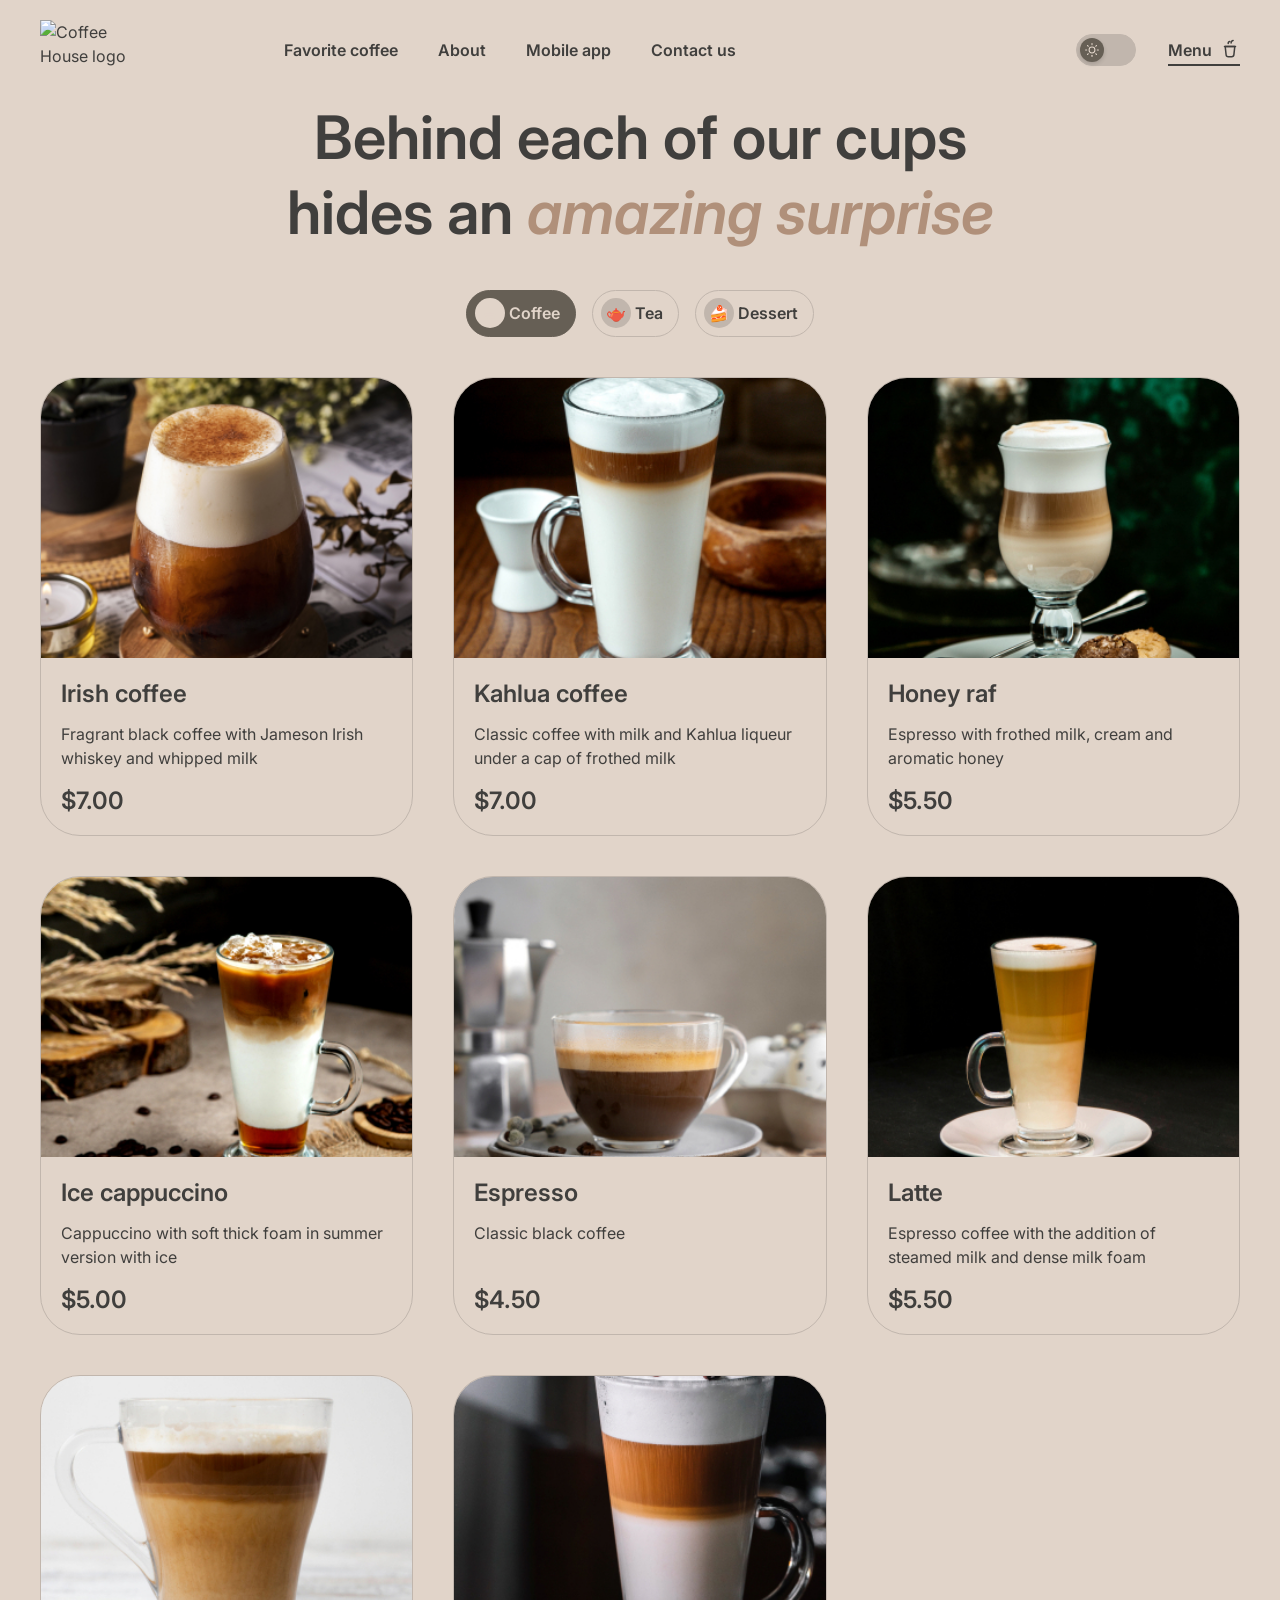
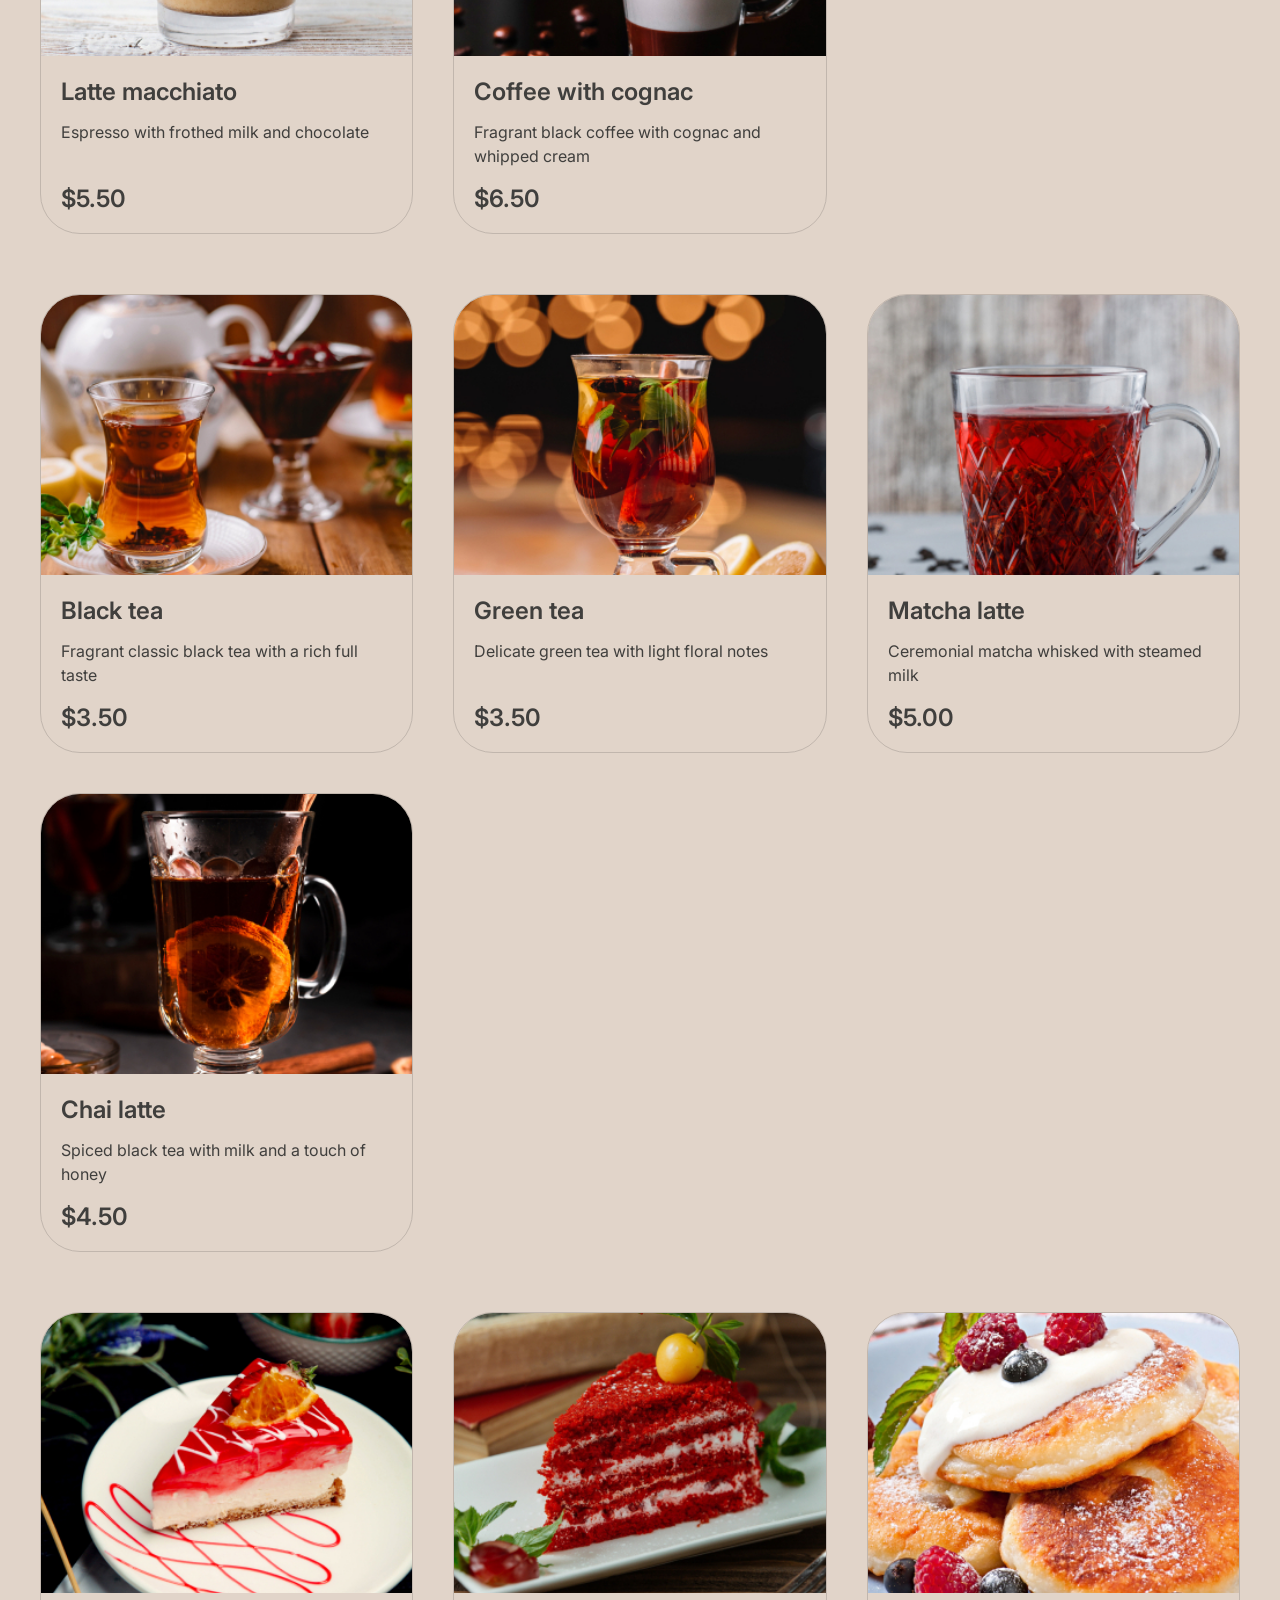
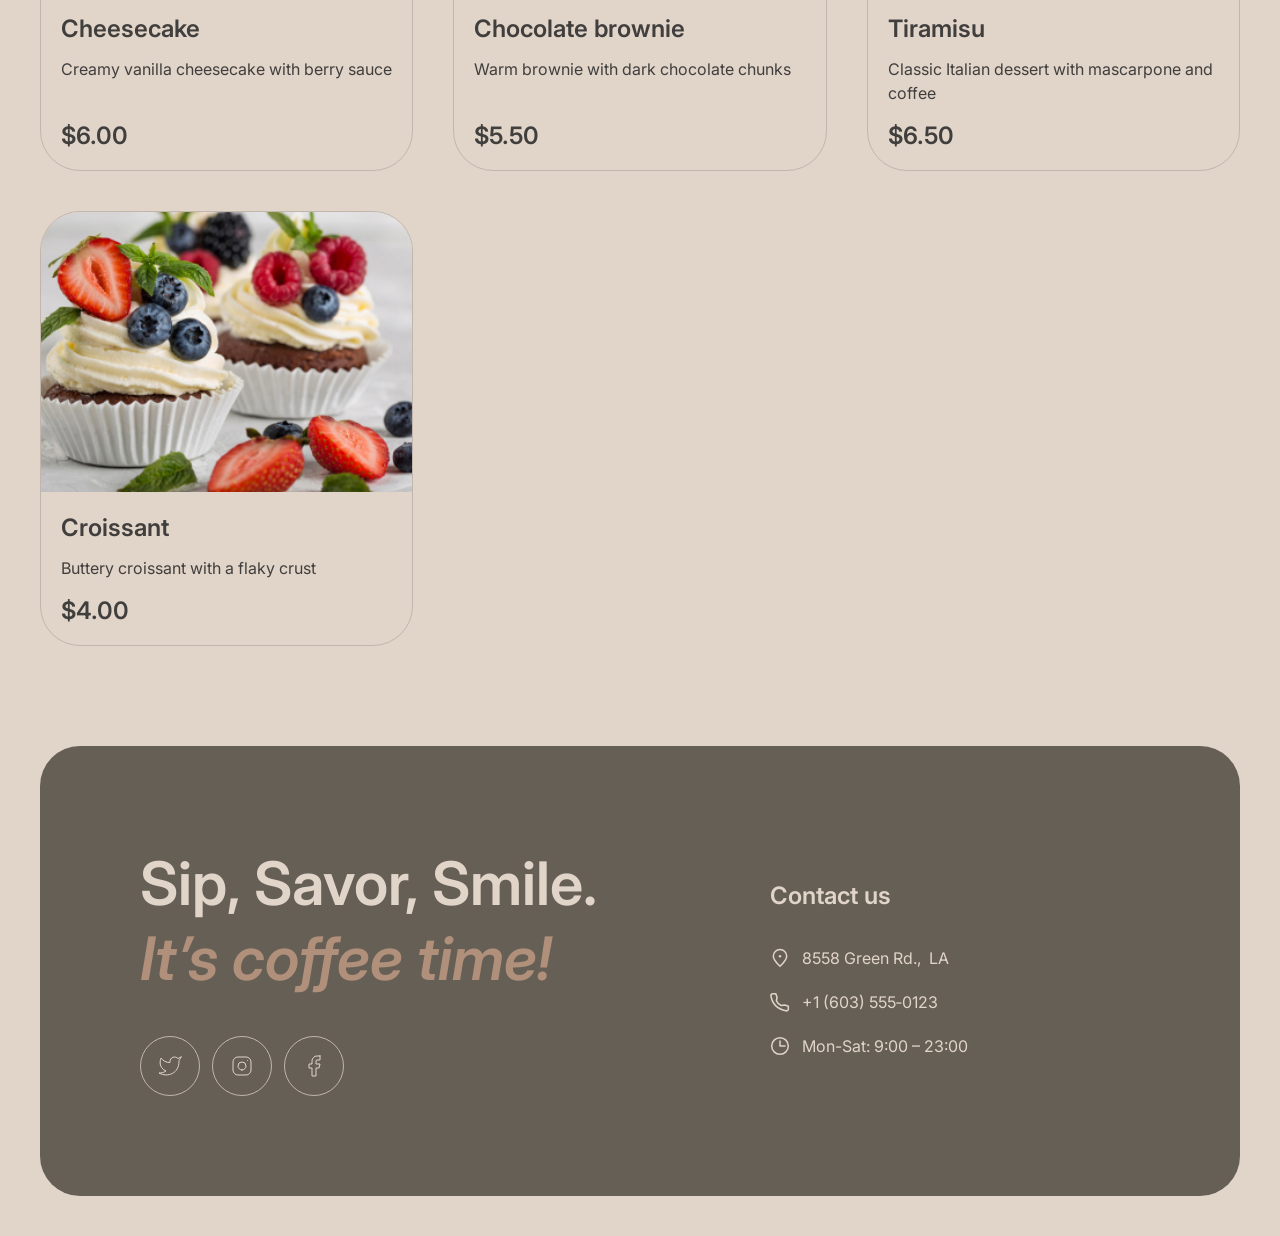
==== menu.html @ 944f99a6 "feat: implement landing page layout ast commands done (2 commands done):" ====
<!DOCTYPE html>
<html lang="en">
  <head>
    <meta charset="UTF-8">
    <meta name="viewport" content="width=device-width, initial-scale=1.0">
    <meta name="color-scheme" content="light dark">
    <meta
      name="description"
      content="Coffee House menu — coffee, tea and dessert. Behind each of our cups hides an amazing surprise.">
    <title>Coffee House — Menu</title>
    <link rel="icon" type="image/svg+xml" href="assets/icons/favicon.svg">
    <link rel="preconnect" href="https://fonts.googleapis.com">
    <link rel="preconnect" href="https://fonts.gstatic.com" crossorigin>
    <link
      href="https://fonts.googleapis.com/css2?family=Inter:ital,wght@0,400;0,600;1,400;1,600&display=swap"
      rel="stylesheet">
    <link rel="stylesheet" href="styles/variables.css">
    <link rel="stylesheet" href="styles/base.css">
    <link rel="stylesheet" href="styles/common.css">
    <link rel="stylesheet" href="styles/menu.css">
  </head>

  <body>
    <div class="container">
      <header class="header">
        <a class="header__logo" href="index.html" aria-label="Coffee House — home page">
          <img
            class="header__logo-img"
            src="assets/icons/logo.svg"
            alt="Coffee House logo"
            width="100"
            height="60">
        </a>

        <nav class="header__nav" aria-label="Main navigation">
          <ul class="nav__list">
            <li><a class="nav__link" href="index.html#favorite">Favorite coffee</a></li>
            <li><a class="nav__link" href="index.html#about">About</a></li>
            <li><a class="nav__link" href="index.html#download">Mobile app</a></li>
            <li><a class="nav__link" href="#footer">Contact us</a></li>
          </ul>
        </nav>

        <div class="header__actions">
          <button
            class="theme-toggle"
            id="theme-toggle"
            type="button"
            aria-pressed="false"
            aria-label="Switch to dark theme"
          >
            <span class="theme-toggle__thumb">
              <span class="theme-toggle__icon theme-toggle__icon--sun" aria-hidden="true">
                <svg viewBox="0 0 24 24" fill="none" stroke="currentColor" stroke-width="1.8" stroke-linecap="round">
                  <circle cx="12" cy="12" r="5"></circle>
                  <line x1="12" y1="1" x2="12" y2="3"></line>
                  <line x1="12" y1="21" x2="12" y2="23"></line>
                  <line x1="4.22" y1="4.22" x2="5.64" y2="5.64"></line>
                  <line x1="18.36" y1="18.36" x2="19.78" y2="19.78"></line>
                  <line x1="1" y1="12" x2="3" y2="12"></line>
                  <line x1="21" y1="12" x2="23" y2="12"></line>
                  <line x1="4.22" y1="19.78" x2="5.64" y2="18.36"></line>
                  <line x1="18.36" y1="5.64" x2="19.78" y2="4.22"></line>
                </svg>
              </span>
              <span class="theme-toggle__icon theme-toggle__icon--moon" aria-hidden="true">
                <svg viewBox="0 0 24 24" fill="none" stroke="currentColor" stroke-width="1.8" stroke-linecap="round" stroke-linejoin="round">
                  <path d="M21 12.79A9 9 0 1 1 11.21 3 7 7 0 0 0 21 12.79z"></path>
                </svg>
              </span>
            </span>
          </button>

          <a class="menu-link menu-link--desktop menu-link--current" href="menu.html" aria-current="page">
            <span class="menu-link__text">Menu</span>
            <svg class="menu-link__icon" viewBox="0 0 20 20" fill="none" stroke="currentColor" stroke-width="1.5" stroke-linecap="round" stroke-linejoin="round" aria-hidden="true">
              <path d="M5.2 8.5h9.6l-0.9 8.2a2.2 2.2 0 0 1-2.2 2h-3.4a2.2 2.2 0 0 1-2.2-2l-0.9-8.2Z"></path>
              <path d="M4.5 8.5h11"></path>
              <path d="M8.2 5.4c0-1.1 0.8-1.9 1.6-1.9"></path>
              <path d="M11.1 5c0-1.3 0.9-2.4 2-2.4"></path>
            </svg>
          </a>

          <button class="burger" type="button" aria-label="Open menu">
            <span class="burger__lines" aria-hidden="true"></span>
          </button>
        </div>
      </header>

      <main class="main">
        <section class="menu-page" aria-labelledby="menu-page-title">
          <h1 class="menu-page__title" id="menu-page-title">
            Behind each of our cups hides an <span>amazing surprise</span>
          </h1>

          <div class="categories" role="group" aria-label="Menu categories">
          <button class="category-button category-button--active" type="button" data-category="coffee" aria-pressed="true">
            <span class="category-button__image-wrap">
              <span class="category-button__icon" aria-hidden="true">☕</span>
            </span>
            <span class="category-button__title">Coffee</span>
          </button>

          <button class="category-button" type="button" data-category="tea" aria-pressed="false">
            <span class="category-button__image-wrap">
              <span class="category-button__icon" aria-hidden="true">🫖</span>
            </span>
            <span class="category-button__title">Tea</span>
          </button>

          <button class="category-button" type="button" data-category="dessert" aria-pressed="false">
            <span class="category-button__image-wrap">
              <span class="category-button__icon" aria-hidden="true">🍰</span>
            </span>
            <span class="category-button__title">Dessert</span>
          </button>
        </div>

          <h2 class="visually-hidden">Catalog</h2>


          <ul class="catalog__list" id="catalog-coffee" data-category="coffee">
            <li class="catalog__item">
              <article class="catalog-card">
                <div class="catalog-card__image-wrap">
                  <img class="catalog-card__image" src="assets/images/menu/cards/coffee-1.jpg" alt="Irish coffee with whipped cream" loading="lazy">
                </div>
                <div class="catalog-card__body">
                  <h3 class="catalog-card__title">Irish coffee</h3>
                  <p class="catalog-card__text">Fragrant black coffee with Jameson Irish whiskey and whipped milk</p>
                  <p class="catalog-card__price">$7.00</p>
                </div>
              </article>
            </li>
            <li class="catalog__item">
              <article class="catalog-card">
                <div class="catalog-card__image-wrap">
                  <img class="catalog-card__image" src="assets/images/menu/cards/coffee-2.jpg" alt="Kahlua coffee with frothed milk" loading="lazy">
                </div>
                <div class="catalog-card__body">
                  <h3 class="catalog-card__title">Kahlua coffee</h3>
                  <p class="catalog-card__text">Classic coffee with milk and Kahlua liqueur under a cap of frothed milk</p>
                  <p class="catalog-card__price">$7.00</p>
                </div>
              </article>
            </li>
            <li class="catalog__item">
              <article class="catalog-card">
                <div class="catalog-card__image-wrap">
                  <img class="catalog-card__image" src="assets/images/menu/cards/coffee-3.jpg" alt="Honey raf coffee with cream" loading="lazy">
                </div>
                <div class="catalog-card__body">
                  <h3 class="catalog-card__title">Honey raf</h3>
                  <p class="catalog-card__text">Espresso with frothed milk, cream and aromatic honey</p>
                  <p class="catalog-card__price">$5.50</p>
                </div>
              </article>
            </li>
            <li class="catalog__item">
              <article class="catalog-card">
                <div class="catalog-card__image-wrap">
                  <img class="catalog-card__image" src="assets/images/menu/cards/coffee-4.jpg" alt="Ice cappuccino with thick foam" loading="lazy">
                </div>
                <div class="catalog-card__body">
                  <h3 class="catalog-card__title">Ice cappuccino</h3>
                  <p class="catalog-card__text">Cappuccino with soft thick foam in summer version with ice</p>
                  <p class="catalog-card__price">$5.00</p>
                </div>
              </article>
            </li>
            <li class="catalog__item catalog__item--extra">
              <article class="catalog-card">
                <div class="catalog-card__image-wrap">
                  <img class="catalog-card__image" src="assets/images/menu/cards/coffee-5.jpg" alt="Espresso in a coffee cup" loading="lazy">
                </div>
                <div class="catalog-card__body">
                  <h3 class="catalog-card__title">Espresso</h3>
                  <p class="catalog-card__text">Classic black coffee</p>
                  <p class="catalog-card__price">$4.50</p>
                </div>
              </article>
            </li>
            <li class="catalog__item catalog__item--extra">
              <article class="catalog-card">
                <div class="catalog-card__image-wrap">
                  <img class="catalog-card__image" src="assets/images/menu/cards/coffee-6.jpg" alt="Latte with milk foam" loading="lazy">
                </div>
                <div class="catalog-card__body">
                  <h3 class="catalog-card__title">Latte</h3>
                  <p class="catalog-card__text">Espresso coffee with the addition of steamed milk and dense milk foam</p>
                  <p class="catalog-card__price">$5.50</p>
                </div>
              </article>
            </li>
            <li class="catalog__item catalog__item--extra">
              <article class="catalog-card">
                <div class="catalog-card__image-wrap">
                  <img class="catalog-card__image" src="assets/images/menu/cards/coffee-7.jpg" alt="Latte macchiato in a tall glass" loading="lazy">
                </div>
                <div class="catalog-card__body">
                  <h3 class="catalog-card__title">Latte macchiato</h3>
                  <p class="catalog-card__text">Espresso with frothed milk and chocolate</p>
                  <p class="catalog-card__price">$5.50</p>
                </div>
              </article>
            </li>
            <li class="catalog__item catalog__item--extra">
              <article class="catalog-card">
                <div class="catalog-card__image-wrap">
                  <img class="catalog-card__image" src="assets/images/menu/cards/coffee-8.jpg" alt="Coffee with cognac and whipped cream" loading="lazy">
                </div>
                <div class="catalog-card__body">
                  <h3 class="catalog-card__title">Coffee with cognac</h3>
                  <p class="catalog-card__text">Fragrant black coffee with cognac and whipped cream</p>
                  <p class="catalog-card__price">$6.50</p>
                </div>
              </article>
            </li>
          </ul>


          <ul class="catalog__list" id="catalog-tea" data-category="tea" hidden>
            <li class="catalog__item">
              <article class="catalog-card">
                <div class="catalog-card__image-wrap">
                  <img class="catalog-card__image" src="assets/images/menu/cards/tea-1.png" alt="Black tea in a glass cup" loading="lazy">
                </div>
                <div class="catalog-card__body">
                  <h3 class="catalog-card__title">Black tea</h3>
                  <p class="catalog-card__text">Fragrant classic black tea with a rich full taste</p>
                  <p class="catalog-card__price">$3.50</p>
                </div>
              </article>
            </li>
            <li class="catalog__item">
              <article class="catalog-card">
                <div class="catalog-card__image-wrap">
                  <img class="catalog-card__image" src="assets/images/menu/cards/tea-2.png" alt="Green tea with jasmine flowers" loading="lazy">
                </div>
                <div class="catalog-card__body">
                  <h3 class="catalog-card__title">Green tea</h3>
                  <p class="catalog-card__text">Delicate green tea with light floral notes</p>
                  <p class="catalog-card__price">$3.50</p>
                </div>
              </article>
            </li>
            <li class="catalog__item">
              <article class="catalog-card">
                <div class="catalog-card__image-wrap">
                  <img class="catalog-card__image" src="assets/images/menu/cards/tea-3.png" alt="Matcha latte with green foam" loading="lazy">
                </div>
                <div class="catalog-card__body">
                  <h3 class="catalog-card__title">Matcha latte</h3>
                  <p class="catalog-card__text">Ceremonial matcha whisked with steamed milk</p>
                  <p class="catalog-card__price">$5.00</p>
                </div>
              </article>
            </li>
            <li class="catalog__item">
              <article class="catalog-card">
                <div class="catalog-card__image-wrap">
                  <img class="catalog-card__image" src="assets/images/menu/cards/tea-4.png" alt="Chai latte with spices" loading="lazy">
                </div>
                <div class="catalog-card__body">
                  <h3 class="catalog-card__title">Chai latte</h3>
                  <p class="catalog-card__text">Spiced black tea with milk and a touch of honey</p>
                  <p class="catalog-card__price">$4.50</p>
                </div>
              </article>
            </li>
          </ul>


          <ul class="catalog__list" id="catalog-dessert" data-category="dessert" hidden>
            <li class="catalog__item">
              <article class="catalog-card">
                <div class="catalog-card__image-wrap">
                  <img class="catalog-card__image" src="assets/images/menu/cards/dessert-1.png" alt="Vanilla cheesecake with berry sauce" loading="lazy">
                </div>
                <div class="catalog-card__body">
                  <h3 class="catalog-card__title">Cheesecake</h3>
                  <p class="catalog-card__text">Creamy vanilla cheesecake with berry sauce</p>
                  <p class="catalog-card__price">$6.00</p>
                </div>
              </article>
            </li>
            <li class="catalog__item">
              <article class="catalog-card">
                <div class="catalog-card__image-wrap">
                  <img class="catalog-card__image" src="assets/images/menu/cards/dessert-2.png" alt="Chocolate brownie with dark chocolate chunks" loading="lazy">
                </div>
                <div class="catalog-card__body">
                  <h3 class="catalog-card__title">Chocolate brownie</h3>
                  <p class="catalog-card__text">Warm brownie with dark chocolate chunks</p>
                  <p class="catalog-card__price">$5.50</p>
                </div>
              </article>
            </li>
            <li class="catalog__item">
              <article class="catalog-card">
                <div class="catalog-card__image-wrap">
                  <img class="catalog-card__image" src="assets/images/menu/cards/dessert-3.png" alt="Tiramisu with cocoa powder" loading="lazy">
                </div>
                <div class="catalog-card__body">
                  <h3 class="catalog-card__title">Tiramisu</h3>
                  <p class="catalog-card__text">Classic Italian dessert with mascarpone and coffee</p>
                  <p class="catalog-card__price">$6.50</p>
                </div>
              </article>
            </li>
            <li class="catalog__item">
              <article class="catalog-card">
                <div class="catalog-card__image-wrap">
                  <img class="catalog-card__image" src="assets/images/menu/cards/dessert-4.png" alt="Buttery croissant with flaky crust" loading="lazy">
                </div>
                <div class="catalog-card__body">
                  <h3 class="catalog-card__title">Croissant</h3>
                  <p class="catalog-card__text">Buttery croissant with a flaky crust</p>
                  <p class="catalog-card__price">$4.00</p>
                </div>
              </article>
            </li>
          </ul>
        </section>
      </main>

      <footer class="footer" id="footer">
        <div class="footer-container">
          <div class="footer__left">
            <h2 class="footer__title">
              Sip, Savor, Smile. <span>It&rsquo;s coffee time!</span>
            </h2>
            <div class="footer__socials">
              <a class="social-link" href="https://twitter.com/" target="_blank" rel="noopener noreferrer" aria-label="Coffee House on Twitter">
                <svg width="24" height="20" viewBox="0 0 24 20" fill="none" aria-hidden="true">
                  <path d="M23 1C23 1 21 2.2 19.9 2.5 19.3 1.8 18.5 1.4 17.6 1.1 16.7.9 15.7 1 14.9 1.3 14 1.6 13.3 2.2 12.8 3 12.3 3.7 12 4.6 12 5.5V6.5C10.2 6.6 8.5 6.2 6.9 5.4 5.4 4.6 4 3.4 3 2 3 2-1 11 8 15 5.9 16.4 3.5 17.1 1 17 10 22 21 17 21 5.5 21 5.2 21 5 20.9 4.7 21.9 3.7 23 1 23 1Z" stroke="currentColor" stroke-linecap="round" stroke-linejoin="round" />
                </svg>
              </a>
              <a class="social-link" href="https://instagram.com/" target="_blank" rel="noopener noreferrer" aria-label="Coffee House on Instagram">
                <svg width="20" height="20" viewBox="0 0 20 20" fill="none" aria-hidden="true">
                  <path d="M10 14a4 4 0 1 0 0-8 4 4 0 0 0 0 8Z" stroke="currentColor" stroke-linecap="round" stroke-linejoin="round" />
                  <path d="M1 14V6a5 5 0 0 1 5-5h8a5 5 0 0 1 5 5v8a5 5 0 0 1-5 5H6a5 5 0 0 1-5-5Z" stroke="currentColor" />
                  <path d="M15.5 4.5h.01" stroke="currentColor" stroke-linecap="round" stroke-linejoin="round" />
                </svg>
              </a>
              <a class="social-link" href="https://facebook.com/" target="_blank" rel="noopener noreferrer" aria-label="Coffee House on Facebook">
                <svg width="13" height="22" viewBox="0 0 13 22" fill="none" aria-hidden="true">
                  <path d="M12 1H9a5 5 0 0 0-5 5v3H1v4h3v8h4v-8h3l1-4H8V6a1 1 0 0 1 1-1h3V1Z" stroke="currentColor" stroke-linecap="round" stroke-linejoin="round" />
                </svg>
              </a>
            </div>
          </div>

          <div class="footer__right">
            <h3 class="footer__contacts-title">Contact us</h3>
            <ul class="footer__list">
              <li>
                <a class="footer__list-link" href="https://www.google.com/maps/search/8558+Green+Road+Los+Angeles" target="_blank" rel="noopener noreferrer">
                  <svg viewBox="0 0 16 20" fill="none" aria-hidden="true">
                    <path d="M14.7 8.3C14.7 12 8 18.3 8 18.3S1.3 12 1.3 8.3a6.7 6.7 0 1 1 13.4 0Z" stroke="currentColor" stroke-width="1.5" />
                    <circle cx="8" cy="8.3" r="1.2" fill="currentColor" />
                  </svg>
                  8558 Green Rd.,&nbsp; LA
                </a>
              </li>
              <li>
                <a class="footer__list-link" href="tel:+16035550123">
                  <svg viewBox="0 0 19 19" fill="none" aria-hidden="true">
                    <path d="M14.1 12.3l-3.4.6C8.3 11.8 6.9 10.4 6.1 8.3l.6-3.4L5.5 1.7H2.7C1.6 1.7.7 2.6.9 3.7c.4 2.4 1.5 6.4 4.4 9.2 3 3 7.3 4.4 9.9 5 1.1.3 2.2-.6 2.2-1.8v-2.6l-3.3-1.2Z" stroke="currentColor" stroke-width="1.5" stroke-linecap="round" stroke-linejoin="round" />
                  </svg>
                  +1&nbsp;(603)&nbsp;555&#8209;0123
                </a>
              </li>
              <li class="footer__list-item">
                <svg viewBox="0 0 20 20" fill="none" aria-hidden="true">
                  <path d="M10 5v5l5 0" stroke="currentColor" stroke-width="1.5" stroke-linecap="round" stroke-linejoin="round" />
                  <circle cx="10" cy="10" r="8.3" stroke="currentColor" stroke-width="1.5" />
                </svg>
                Mon-Sat: 9:00 &ndash; 23:00
              </li>
            </ul>
          </div>
        </div>
      </footer>
    </div>
    <script src="scripts/theme.js"></script>
  </body>
</html>
---- styles/variables.css ----
:root {
  --font-main: 'Inter', system-ui, -apple-system, 'Segoe UI', sans-serif;

  --font-hero: 4.5rem; 
  --font-h2: 3.75rem; 
  --font-h3: 1.5rem; 
  --font-body: 1rem; 
  --font-caption: 0.625rem; 

  /*  секции и контейнеры */
  --container-max: 1440px;
  --container-padding: 40px;
  --section-gap: 100px;
  --hero-height: 644px;
  --hero-pad-block: 100px;
  --hero-pad-inline: 100px;
  --footer-pad-block: 100px;
  --footer-pad-inline: 100px;
  --footer-gap: 100px;

  /* размеры  */
  --circle-btn: 60px;
  --card-width: 310px;
  --card-image-size: 310px;
  --slider-viewport: 480px;

  /* радиусы */
  --radius-sm: 8px;
  --radius-md: 16px;
  --radius-lg: 20px;
  --radius-xl: 40px;
  --radius-full: 100px;

  /* Светлая тема */
  --bg-body: #e1d4c9;
  --bg-container: #665f55;
  --bg-card: #e1d4c9;
  --bg-card-inner: #d5c7bb;

  --text-primary: #403f3d;
  --text-secondary: #665f55;
  --text-on-dark: #e1d4c9;
  --text-accent: #b0907a;
  --text-accent-strong: #8d6e56;

  --border-color: #c1b6ad;
  --border-strong: #665f55;

  --btn-bg: #e1d4c9;
  --btn-text: #403f3d;
  --btn-hover-bg: #665f55;
  --btn-hover-text: #e1d4c9;

  --active-bg: #665f55;
  --active-text: #e1d4c9;

  --pagination-bg: #c1b6ad;
  --pagination-active: #665f55;

  --shadow-color: rgba(0, 0, 0, 0.15);
  --overlay-color: rgba(0, 0, 0, 0.55);

  --theme-transition: background-color 0.3s ease, color 0.3s ease,
    border-color 0.3s ease;
}

/* Тёмная тема */
[data-theme='dark'] {
  --bg-body: #1b1715;
  --bg-container: #2a2421;
  --bg-card: #231e1b;
  --bg-card-inner: #2f2824;

  --text-primary: #e1d4c9;
  --text-secondary: #c1b6ad;
  --text-on-dark: #e1d4c9;
  --text-accent: #d4a373;
  --text-accent-strong: #d4a373;

  --border-color: #4a4039;
  --border-strong: #d4a373;

  --btn-bg: #231e1b;
  --btn-text: #e1d4c9;
  --btn-hover-bg: #d4a373;
  --btn-hover-text: #1b1715;

  --active-bg: #d4a373;
  --active-text: #1b1715;

  --pagination-bg: #3d3530;
  --pagination-active: #d4a373;

  --shadow-color: rgba(0, 0, 0, 0.5);
  --overlay-color: rgba(0, 0, 0, 0.75);
}


@media (max-width: 768px) {
  :root {
    --font-hero: clamp(2.625rem, 0.789rem + 7.732vw, 4.5rem); 
    --font-h2: clamp(2rem, 0.286rem + 7.216vw, 3.75rem); 

    --container-padding: clamp(16px, -7.5px + 6.186vw, 40px);
    --hero-pad-block: clamp(60px, 20.8px + 10.309vw, 100px);
    --hero-pad-inline: clamp(16px, -27.1px + 11.34vw, 60px);
    --footer-pad-block: clamp(60px, 20.8px + 10.309vw, 100px);
    --footer-pad-inline: clamp(16px, -27.1px + 11.34vw, 60px);
    --footer-gap: clamp(40px, -18.8px + 15.464vw, 100px);
    --hero-height: clamp(500px, 300px + 52vw, 644px);
  }
}


@media (max-width: 380px) {
  :root {
    --font-hero: 2.625rem; 
    --font-h2: 2rem; 
    --container-padding: 16px;
    --hero-pad-block: 60px;
    --hero-pad-inline: 16px;
    --footer-pad-block: 60px;
    --footer-pad-inline: 16px;
    --footer-gap: 40px;
  }
}
---- styles/common.css ----
*,
*::before,
*::after {
  box-sizing: border-box;
  margin: 0;
  padding: 0;
}

html {
  font-size: 100%;
  scroll-behavior: smooth;
  -webkit-text-size-adjust: 100%;
}

body {
  min-height: 100vh;
  background-color: var(--bg-body);
  color: var(--text-primary);
  font-family: var(--font-main);
  font-size: var(--font-body);
  font-weight: 400;
  line-height: 1.5;
  -webkit-font-smoothing: antialiased;
  -moz-osx-font-smoothing: grayscale;
  transition: var(--theme-transition);
}

h1,
h2,
h3,
h4,
p {
  margin: 0;
}

ul,
ol {
  list-style: none;
}

a {
  color: inherit;
  text-decoration: none;
}

button {
  font: inherit;
  color: inherit;
  background: none;
  border: none;
  cursor: pointer;
}

img,
svg,
video {
  display: block;
  max-width: 100%;
}

img {
  height: auto;
}


.container {
  width: 100%;
  max-width: var(--container-max);
  margin-inline: auto;
  padding-inline: var(--container-padding);
  padding-block: var(--space-1, 1.25rem) 40px;
}

.section-title {
  font-size: var(--font-h2);
  font-weight: 600;
  line-height: 1.25;
  color: var(--text-primary);
}

.section-title > span {
  font-style: italic;
  color: var(--text-accent);
}


.visually-hidden {
  position: absolute;
  width: 1px;
  height: 1px;
  margin: -1px;
  padding: 0;
  overflow: hidden;
  clip: rect(0 0 0 0);
  white-space: nowrap;
  border: 0;
}

.header {
  position: relative;
  display: flex;
  align-items: center;
  height: 60px;
  margin-bottom: 1.25rem;
  z-index: 50;
}

.header__logo {
  flex-shrink: 0;
}

.header__logo-img {
  width: 100px;
  height: 60px;
  object-fit: contain;
  transition: opacity 0.3s ease;
}

.header__logo:hover .header__logo-img {
  opacity: 0.8;
}

[data-theme='dark'] .header__logo-img {
  content: url('../assets/icons/logo-dark.png');
}

.header__nav {
  margin-left: 12%;
}

.nav__list {
  display: flex;
  align-items: center;
  gap: 2.5rem;
}

.nav__link {
  position: relative;
  display: inline-block;
  padding-block: 0.25rem;
  font-weight: 600;
  color: var(--text-primary);
  white-space: nowrap;
  transition: color 0.3s ease;
}

.nav__link::after {
  content: '';
  position: absolute;
  bottom: 0;
  left: 50%;
  width: 100%;
  height: 2px;
  background-color: var(--text-primary);
  transform: translateX(-50%) scaleX(0);
  transform-origin: center;
  transition: transform 0.3s ease;
}

@media (hover: hover) and (pointer: fine) {
  .nav__link:hover::after {
    transform: translateX(-50%) scaleX(1);
  }
}

.nav__link--current::after {
  transform: translateX(-50%) scaleX(1);
}


.header__actions {
  display: flex;
  align-items: center;
  gap: 2rem;
  margin-left: auto;
  flex-shrink: 0;
}

.menu-link {
  display: inline-flex;
  align-items: center;
  gap: 0.5rem;
  padding-block: 0.25rem;
  font-weight: 600;
  color: var(--text-primary);
  position: relative;
  transition: color 0.3s ease;
}

.menu-link::after {
  content: '';
  position: absolute;
  bottom: 0;
  left: 50%;
  width: 100%;
  height: 2px;
  background-color: var(--text-primary);
  transform: translateX(-50%) scaleX(0);
  transform-origin: center;
  transition: transform 0.3s ease;
}

@media (hover: hover) and (pointer: fine) {
  .menu-link:hover::after {
    transform: translateX(-50%) scaleX(1);
  }
}

.menu-link--current::after {
  transform: translateX(-50%) scaleX(1);
}

.menu-link__icon {
  width: 20px;
  height: 20px;
  transform: translateY(-2px);
  color: var(--text-primary);
}


.theme-toggle {
  display: inline-flex;
  align-items: center;
  width: 60px;
  height: 32px;
  padding: 3px;
  background-color: var(--border-color);
  border: 1px solid var(--border-color);
  border-radius: var(--radius-full);
  position: relative;
  flex-shrink: 0;
  user-select: none;
  transition: background-color 0.3s ease, border-color 0.3s ease;
}

[data-theme='dark'] .theme-toggle {
  background-color: rgba(0, 0, 0, 0.45);
  border-color: var(--border-color);
}

@media (hover: hover) and (pointer: fine) {
  .theme-toggle:hover {
    border-color: var(--text-accent);
  }
}

.theme-toggle:focus-visible {
  outline: 2px solid var(--text-accent);
  outline-offset: 2px;
}

.theme-toggle__thumb {
  position: absolute;
  top: 3px;
  left: 3px;
  width: 24px;
  height: 24px;
  background-color: var(--active-bg);
  border-radius: 50%;
  display: flex;
  align-items: center;
  justify-content: center;
  box-shadow: 0 2px 4px var(--shadow-color);
  transition: transform 0.38s cubic-bezier(0.34, 1.56, 0.64, 1),
    background-color 0.3s ease;
  z-index: 2;
  overflow: hidden;
}

[data-theme='dark'] .theme-toggle__thumb {
  transform: translateX(28px);
  background-color: var(--text-accent);
}

.theme-toggle__icon {
  position: absolute;
  width: 14px;
  height: 14px;
  transition: transform 0.38s ease, opacity 0.25s ease;
}

.theme-toggle__icon svg {
  width: 14px;
  height: 14px;
}

.theme-toggle__icon--sun {
  opacity: 1;
  color: var(--active-text);
}

.theme-toggle__icon--moon {
  opacity: 0;
  transform: rotate(-90deg) scale(0.3);
  color: #1b1715;
}

[data-theme='dark'] .theme-toggle__icon--sun {
  opacity: 0;
  transform: rotate(90deg) scale(0.3);
}

[data-theme='dark'] .theme-toggle__icon--moon {
  opacity: 1;
  transform: rotate(0deg) scale(1);
}

/* (╯ ° □ °) ╯ (┻━┻) */
.burger {
  display: none;
  align-items: center;
  justify-content: center;
  width: 44px;
  height: 44px;
  border: 1px solid var(--border-strong);
  border-radius: 50%;
  flex-shrink: 0;
  transition: border-color 0.3s ease;
}

@media (hover: hover) and (pointer: fine) {
  .burger:hover {
    border-color: var(--text-accent);
  }
}

.burger__lines {
  position: relative;
  display: block;
  width: 18px;
  height: 2px;
}

.burger__lines::before,
.burger__lines::after {
  content: '';
  position: absolute;
  left: 0;
  width: 18px;
  height: 2px;
  background-color: var(--text-primary);
}

.burger__lines::before {
  top: -4px;
}

.burger__lines::after {
  top: 4px;
}


.pill-button {
  display: inline-flex;
  align-items: center;
  justify-content: center;
  gap: 0.5rem;
  width: 200px;
  height: 64px;
  border-radius: var(--radius-full);
  font-weight: 600;
  transition: background-color 0.3s ease, color 0.3s ease,
    border-color 0.3s ease;
}

.pill-button--solid {
  background-color: var(--btn-bg);
  color: var(--btn-text);
  box-shadow: 0 4px 12px rgba(0, 0, 0, 0.2);
}

@media (hover: hover) and (pointer: fine) {
  .pill-button--solid:hover {
    background-color: var(--text-accent);
    color: var(--btn-hover-text);
  }

  [data-theme='dark'] .pill-button--solid:hover {
    color: var(--active-text);
  }
}

.pill-button--outline {
  border: 1px solid var(--border-strong);
  color: var(--text-primary);
  padding-inline: 22px;
}

@media (hover: hover) and (pointer: fine) {
  .pill-button--outline:hover {
    background-color: var(--btn-hover-bg);
    border-color: var(--btn-hover-bg);
    color: var(--btn-hover-text);
  }
}

.circle-button {
  display: inline-flex;
  align-items: center;
  justify-content: center;
  width: var(--circle-btn);
  height: var(--circle-btn);
  border: 1px solid var(--border-strong);
  border-radius: 50%;
  color: var(--text-primary);
  flex-shrink: 0;
  transition: background-color 0.3s ease, border-color 0.3s ease,
    color 0.3s ease;
}

@media (hover: hover) and (pointer: fine) {
  .circle-button:hover {
    background-color: var(--btn-hover-bg);
    border-color: var(--btn-hover-bg);
    color: var(--btn-hover-text);
  }
}

.circle-button svg {
  width: 14px;
  height: 14px;
}

.circle-button svg path {
  stroke: currentColor;
}


.footer-container {
  display: flex;
  gap: var(--footer-gap);
  background-color: var(--bg-container);
  border-radius: var(--radius-xl);
  padding: var(--footer-pad-block) var(--footer-pad-inline);
  margin-top: var(--section-gap);
  transition: background-color 0.3s ease;
}

.footer__left {
  max-width: 530px;
  display: flex;
  flex-direction: column;
}

.footer__title {
  font-size: var(--font-h2);
  font-weight: 600;
  line-height: 1.25;
  color: var(--text-on-dark);
}

.footer__title > span {
  font-style: italic;
  color: var(--text-accent);
}

[data-theme='dark'] .footer__title > span {
  color: var(--text-accent);
}

.footer__socials {
  display: flex;
  gap: 0.75rem;
  margin-top: 2.5rem;
}

.social-link {
  display: flex;
  align-items: center;
  justify-content: center;
  width: var(--circle-btn);
  height: var(--circle-btn);
  border: 1px solid var(--border-color);
  border-radius: 50%;
  color: var(--text-on-dark);
  transition: background-color 0.3s ease, border-color 0.3s ease,
    color 0.3s ease;
}

@media (hover: hover) and (pointer: fine) {
  .social-link:hover {
    background-color: var(--text-on-dark);
    border-color: var(--text-on-dark);
    color: var(--bg-container);
  }
}

.footer__right {
  display: flex;
  flex-direction: column;
  padding-top: 2rem;
  color: var(--text-on-dark);
}

.footer__contacts-title {
  font-size: var(--font-h3);
  font-weight: 600;
  margin-bottom: 2rem;
}

.footer__list {
  display: flex;
  flex-direction: column;
  gap: 1.25rem;
}

.footer__list-item,
.footer__list-link {
  display: flex;
  align-items: center;
  gap: 0.75rem;
  font-size: var(--font-body);
  transition: color 0.3s ease;
}

@media (hover: hover) and (pointer: fine) {
  .footer__list-link:hover {
    color: var(--text-accent);
  }
}

.footer__list svg {
  width: 20px;
  height: 20px;
  flex-shrink: 0;
}


@media (max-width: 768px) {
  .header__nav {
    display: none;
  }

  .menu-link--desktop {
    display: none;
  }

  .burger {
    display: inline-flex;
  }

  .header__actions {
    gap: 1.25rem;
    margin-right: 1.5rem;
  }

  .footer-container {
    flex-direction: column;
    gap: var(--footer-gap);
  }

  .footer__right {
    padding-top: 0;
  }
}

@media (max-width: 480px) {
  .pill-button {
    width: 100%;
    max-width: 260px;
  }
}
---- styles/menu.css ----
.menu-page__title {
  font-size: var(--font-h2);
  font-weight: 600;
  line-height: 1.25;
  text-align: center;
  max-width: 800px;
  margin: 20px auto 0;
}

.menu-page__title > span {
  font-style: italic;
  color: var(--text-accent);
}

.categories {
  display: flex;
  flex-wrap: wrap;
  justify-content: center;
  gap: 1rem;
  margin-top: 40px;
  margin-bottom: 40px
}

.category-button {
  display: inline-flex;
  align-items: center;
  gap: 4px;
  padding: 7px 15px 8px 8px;
  border: 1px solid var(--border-color);
  border-radius: var(--radius-full);
  background-color: var(--btn-bg);
  color: var(--text-primary);
  user-select: none;
  transition: background-color 0.3s ease, border-color 0.3s ease,
    color 0.3s ease;
}

@media (hover: hover) and (pointer: fine) {
  .category-button:hover {
    background-color: var(--btn-hover-bg);
    border-color: var(--btn-hover-bg);
    color: var(--btn-hover-text);
  }

  .category-button:hover .category-button__image-wrap {
    background-color: var(--bg-body);
  }
}

.category-button__image-wrap {
  display: flex;
  align-items: center;
  justify-content: center;
  width: 30px;
  height: 30px;
  border-radius: 50%;
  overflow: hidden;
  background-color: var(--border-color);
  transition: background-color 0.3s ease;
}

.category-button__image {
  width: 30px;
  height: 30px;
  object-fit: cover;
}

.category-button__title {
  font-weight: 600;
  line-height: 1.5;
  transition: color 0.3s ease;
}

.category-button--active,
.category-button--active:hover {
  background-color: var(--active-bg);
  border-color: var(--active-bg);
  color: var(--active-text);
  cursor: default;
}

.category-button--active .category-button__image-wrap,
.category-button--active:hover .category-button__image-wrap {
  background-color: var(--bg-body);
}

.category-button--active .category-button__title,
.category-button--active:hover .category-button__title {
  color: var(--active-text);
}



.catalog {
  width: 100%;
  margin-top: 40px;
}

.catalog__list {
  display: grid;
  grid-template-columns: repeat(auto-fit, minmax(280px, 1fr));
  gap: 2.5rem;
  width: 100%;
  max-width: 1200px;
  margin: 0 auto;
  margin-bottom: 5%;
}

.catalog__item {
  display: flex;
  justify-content: center;
}

.catalog-card {
  display: flex;
  flex-direction: column;
  width: 100%;
  max-width: 100%;
  border: 1px solid var(--border-color);
  border-radius: var(--radius-xl);
  background-color: var(--bg-card);
  overflow: hidden;
  cursor: pointer;
  transition: border-color 0.3s ease, box-shadow 0.3s ease;
}

@media (hover: hover) and (pointer: fine) {
  .catalog-card:hover {
    border-color: var(--text-accent);
    box-shadow: 0 8px 24px var(--shadow-color);
  }

  .catalog-card:hover .catalog-card__image {
    transform: scale(1);
  }
}

.catalog-card__image-wrap {
  width: 100%;
  height: 280px;
  flex-shrink: 0;
  overflow: hidden;
  background-color: var(--bg-card-inner);
}

.catalog-card__image {
  width: 100%;
  height: 100%;
  object-fit: cover;
  transform: scale(1.06);
  transition: transform 0.5s ease;
}

.catalog-card__body {
  display: flex;
  flex-direction: column;
  flex-grow: 1;
  padding: 21px 20px 19px;
  color: var(--text-primary);
}

.catalog-card__title {
  font-size: var(--font-h3);
  font-weight: 600;
  line-height: 1.25;
}

.catalog-card__text {
  line-height: 1.5;
  margin-top: 13px;
  flex-grow: 1;
}

.catalog-card__price {
  font-size: var(--font-h3);
  font-weight: 600;
  line-height: 1.25;
  margin-top: 1rem;
}


@media (max-width: 768px) {
  .catalog__item--extra {
    display: none;
  }

  .load-more {
    display: flex;
  }
}

@media (max-width: 480px) {
  .categories {
    gap: 0.75rem;
  }
}
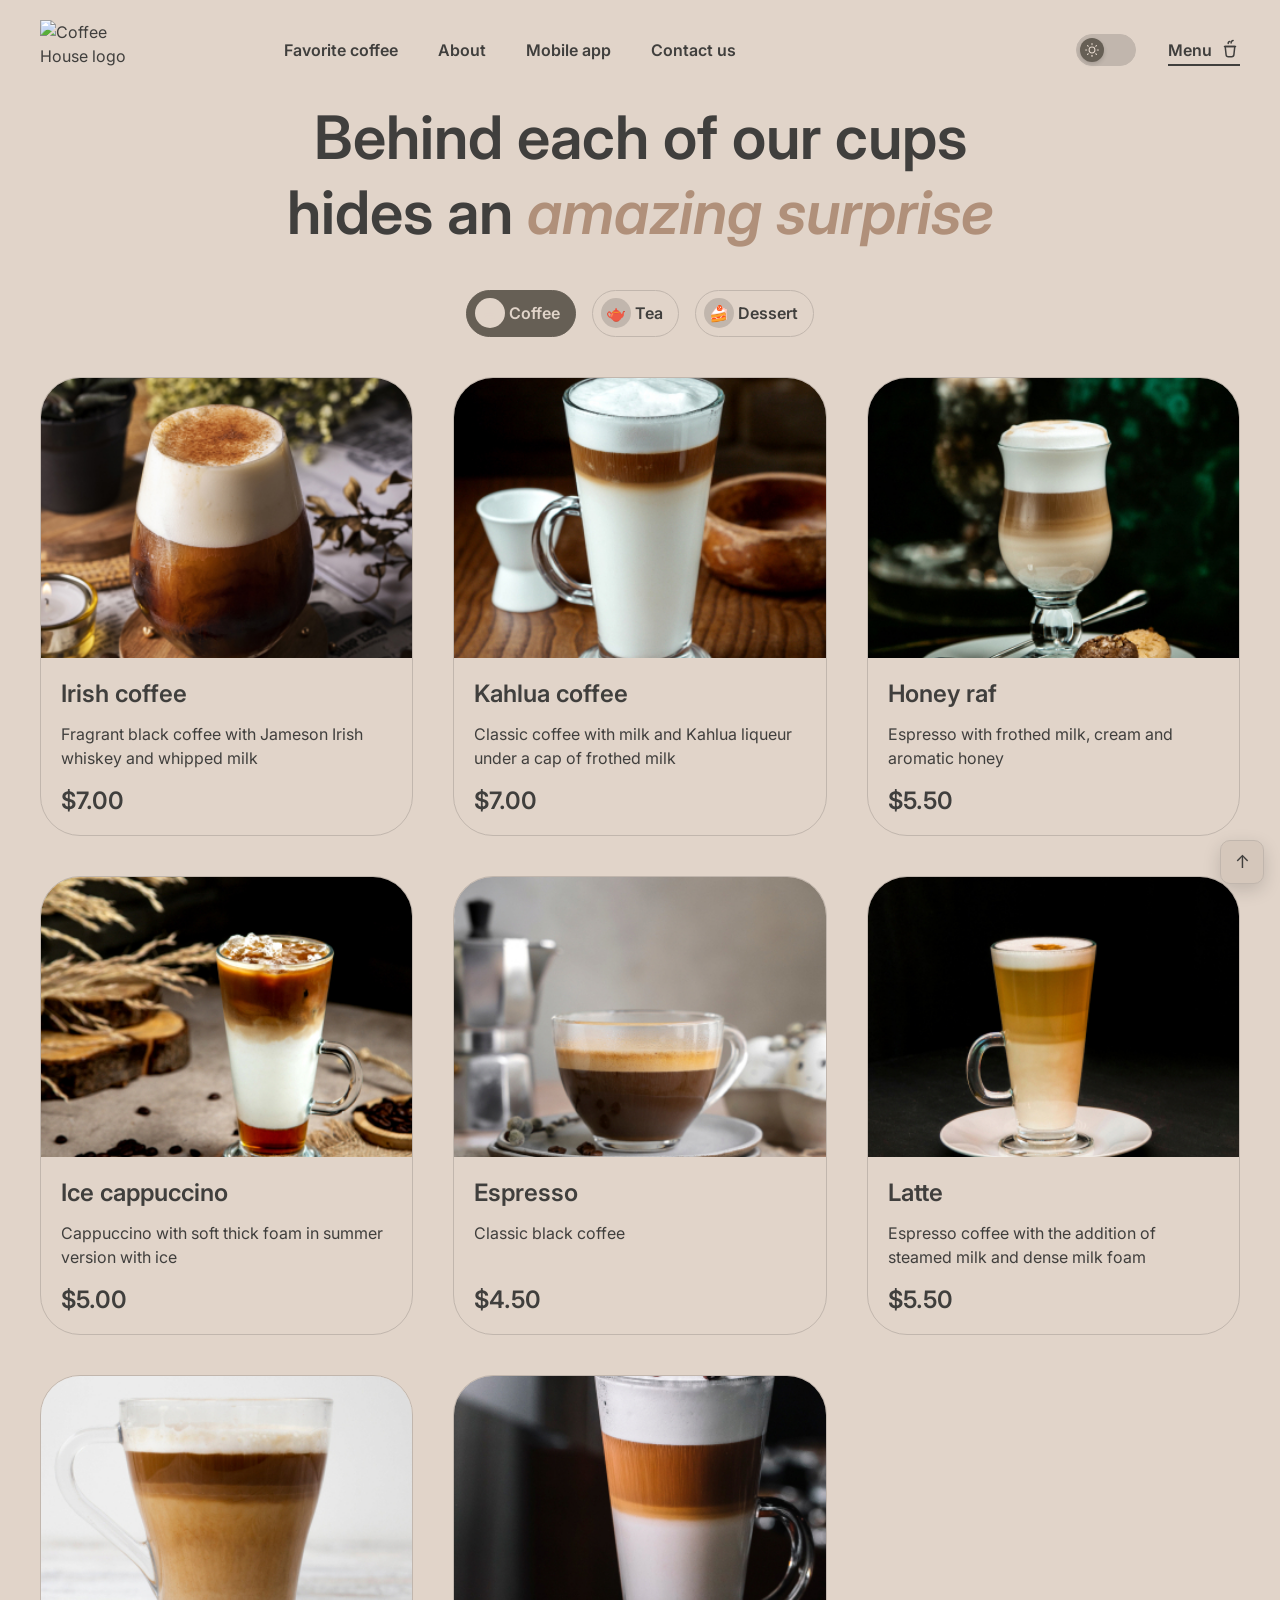
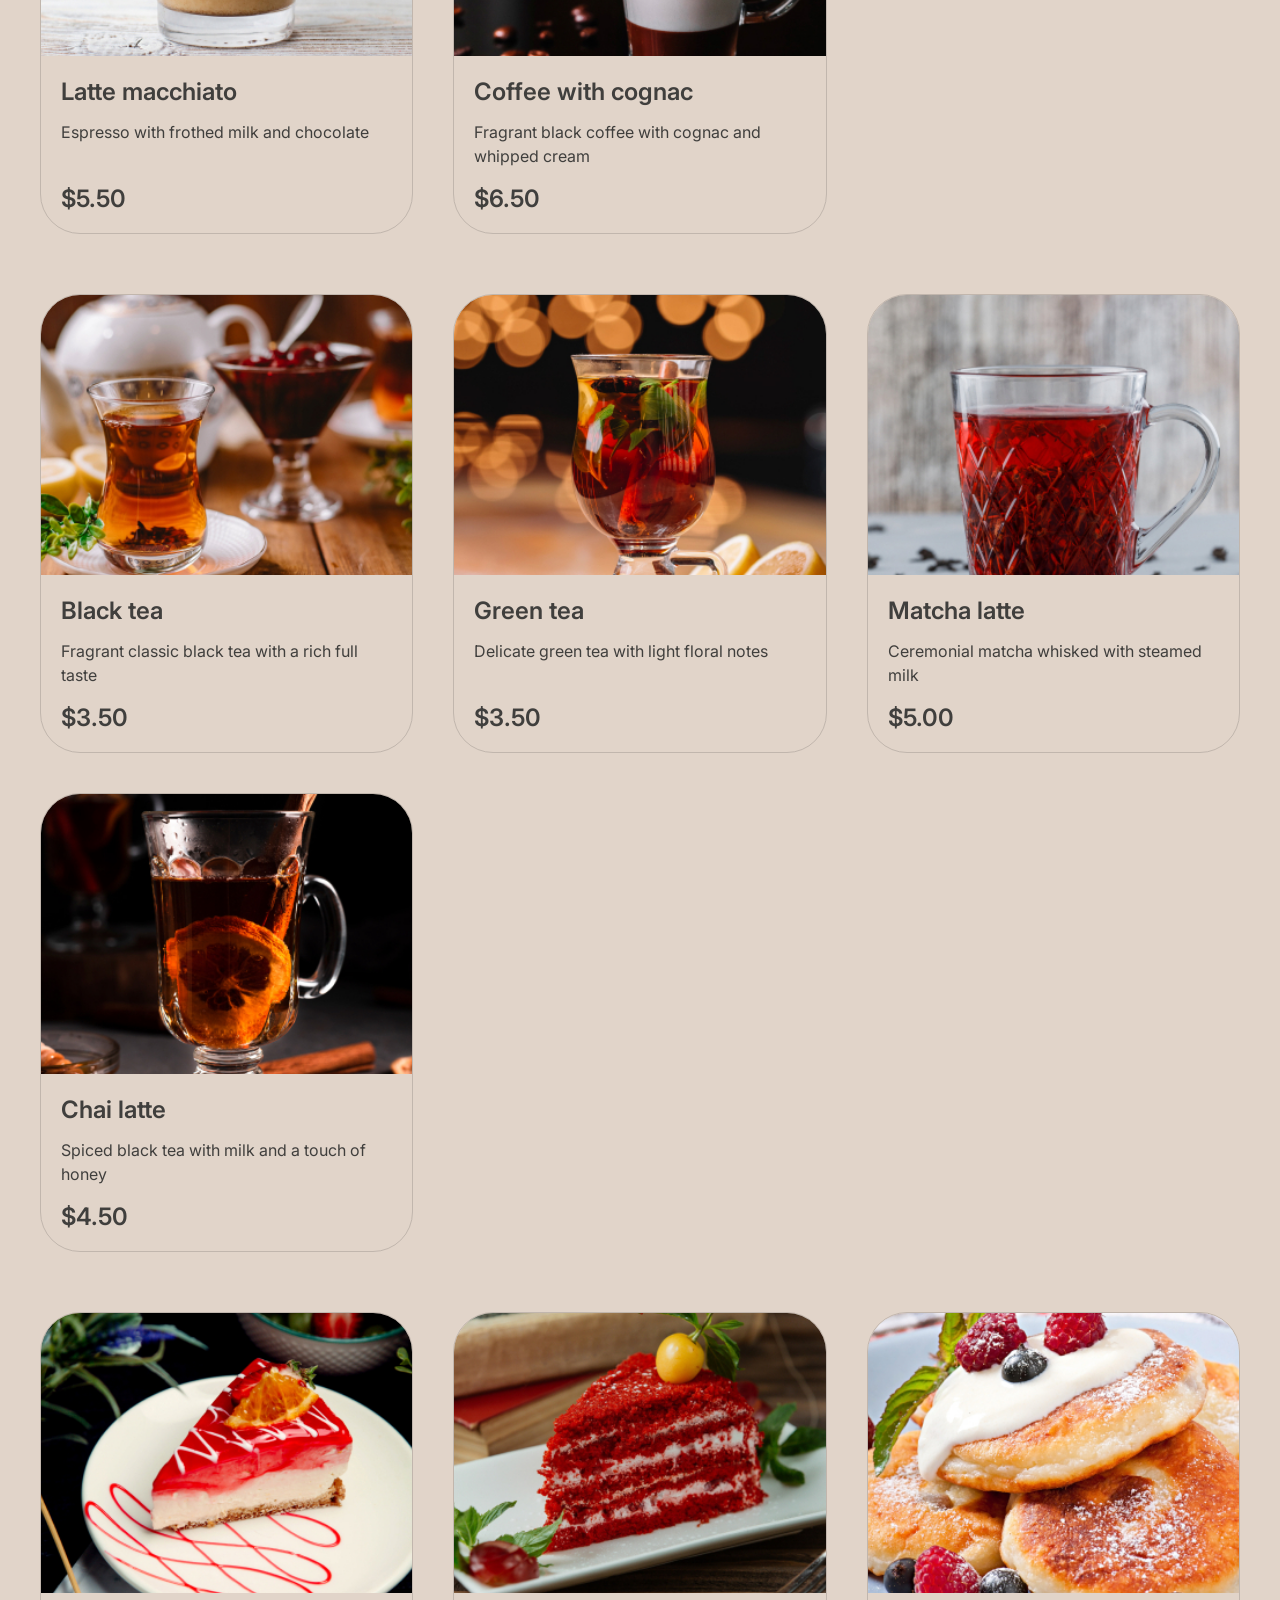
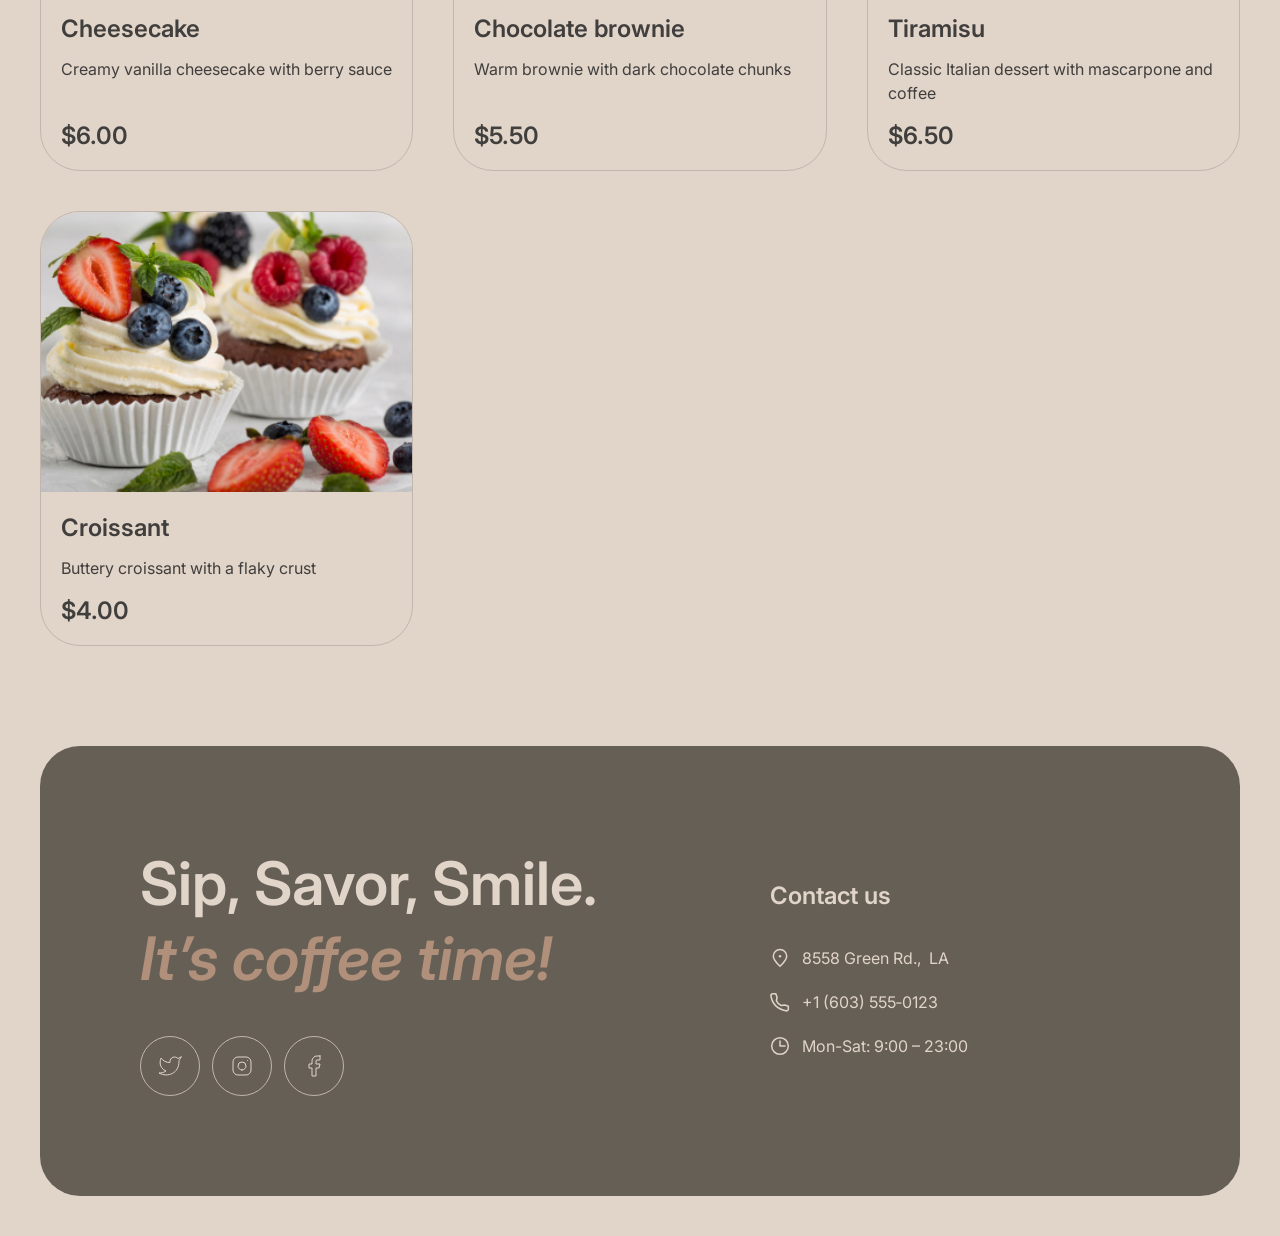
==== commit 9e158aaa: "feat: add category navigation and scroll-to-top button" ====
--- a/menu.html
+++ b/menu.html
@@ -81,10 +81,20 @@
             </svg>
           </a>
 
-          <button class="burger" type="button" aria-label="Open menu">
+          <button class="burger" id="burger-toggle" type="button" aria-label="Open menu" aria-expanded="false">
             <span class="burger__lines" aria-hidden="true"></span>
           </button>
         </div>
+
+        <nav class="mobile-nav" id="mobile-nav" aria-label="Mobile navigation">
+          <ul class="mobile-nav__list">
+            <li><a class="mobile-nav__link" href="index.html#favorite">Favorite coffee</a></li>
+            <li><a class="mobile-nav__link" href="index.html#about">About</a></li>
+            <li><a class="mobile-nav__link" href="index.html#download">Mobile app</a></li>
+            <li><a class="mobile-nav__link" href="#footer">Contact us</a></li>
+            <li><a class="mobile-nav__link" href="menu.html">Menu</a></li>
+          </ul>
+        </nav>
       </header>
 
       <main class="main">
@@ -323,6 +333,52 @@
           </ul>
         </section>
       </main>
+
+ <!-- Modal Window -->
+      <div class="modal" id="product-modal" role="dialog" aria-modal="true" aria-labelledby="modal-title" hidden>
+        <div class="modal__overlay"></div>
+        <div class="modal__content">
+          <button class="modal__close" type="button" aria-label="Close modal">
+            <svg viewBox="0 0 24 24" fill="none" stroke="currentColor" stroke-width="2" stroke-linecap="round" aria-hidden="true">
+              <line x1="18" y1="6" x2="6" y2="18"></line>
+              <line x1="6" y1="6" x2="18" y2="18"></line>
+            </svg>
+          </button>
+          
+          <div class="modal__product">
+            <div class="modal__image-wrap">
+              <img class="modal__image" id="modal-image" src="" alt="Product image">
+            </div>
+            
+            <div class="modal__details">
+              <h2 class="modal__title" id="modal-title"></h2>
+              <p class="modal__description" id="modal-description"></p>
+              
+              <div class="modal__options">
+                <div class="modal__section">
+                  <h3 class="modal__section-title">Size</h3>
+                  <div class="modal__sizes" id="modal-sizes" role="group" aria-label="Product size">
+                  </div>
+                </div>
+                
+                <div class="modal__section">
+                  <h3 class="modal__section-title">Additives</h3>
+                  <div class="modal__additives" id="modal-additives" role="group" aria-label="Product additives">
+                  </div>
+                </div>
+              </div>
+              
+              <div class="modal__footer">
+                <div class="modal__price-group">
+                  <span class="modal__price-label">Total:</span>
+                  <span class="modal__price" id="modal-price">$0.00</span>
+                </div>
+                <button class="modal__submit" type="button" disabled>Choose this</button>
+              </div>
+            </div>
+          </div>
+        </div>
+      </div>
 
       <footer class="footer" id="footer">
         <div class="footer-container">
@@ -383,6 +439,13 @@
         </div>
       </footer>
     </div>
+    <button class="scroll-top" id="scroll-top" aria-label="Scroll to top">↑</button>
+
     <script src="scripts/theme.js"></script>
+    <script src="scripts/burger-menu.js"></script>
+    <script src="scripts/slider.js"></script>
+    <script src="scripts/modal.js"></script>
+    <script src="scripts/menu.js"></script>
+    <script src="scripts/ui.js"></script>
   </body>
 </html>
--- a/styles/common.css
+++ b/styles/common.css
@@ -168,6 +168,50 @@
   transform: translateX(-50%) scaleX(1);
 }
 
+/* Бургер меню */
+.mobile-nav {
+  display: none;
+  position: absolute;
+  top: 100%;
+  left: 0;
+  right: 0;
+  background-color: var(--bg-body);
+  border-bottom: 1px solid var(--border-color);
+  z-index: 100;
+}
+
+.mobile-nav.is-open {
+  display: block;
+}
+
+.mobile-nav__list {
+  display: flex;
+  flex-direction: column;
+  gap: 0;
+  padding: 1.5rem;
+  list-style: none;
+}
+
+.mobile-nav__link {
+  display: block;
+  padding: 1rem 0;
+  color: var(--text-primary);
+  text-decoration: none;
+  font-weight: 600;
+  border-bottom: 1px solid var(--border-color);
+  transition: color 0.3s ease;
+}
+
+.mobile-nav__link:last-child {
+  border-bottom: none;
+}
+
+@media (hover: hover) and (pointer: fine) {
+  .mobile-nav__link:hover {
+    color: var(--text-accent);
+  }
+}
+
 
 .header__actions {
   display: flex;
@@ -218,6 +262,35 @@
   color: var(--text-primary);
 }
 
+/* Scroll-to-top button (fixed bottom-right) */
+.scroll-top {
+  position: fixed;
+  right: 1rem;
+  bottom: 1rem;
+  z-index: 1200;
+  width: 44px;
+  height: 44px;
+  display: inline-flex;
+  align-items: center;
+  justify-content: center;
+  background-color: var(--bg-card-inner);
+  color: var(--text-primary);
+  border: 1px solid var(--border-color);
+  border-radius: 10px;
+  box-shadow: 0 6px 18px var(--shadow-color);
+  cursor: pointer;
+  font-size: 18px;
+  line-height: 1;
+}
+
+@media (hover: hover) and (pointer: fine) {
+  .scroll-top:hover {
+    transform: translateY(-2px);
+    background-color: var(--btn-hover-bg);
+    color: var(--btn-hover-text);
+  }
+}
+
 
 .theme-toggle {
   display: inline-flex;
@@ -350,6 +423,20 @@
   top: 4px;
 }
 
+.burger.is-open .burger__lines {
+  background-color: transparent;
+}
+
+.burger.is-open .burger__lines::before {
+  top: 0;
+  transform: rotate(45deg);
+}
+
+.burger.is-open .burger__lines::after {
+  top: 0;
+  transform: rotate(-45deg);
+}
+
 
 .pill-button {
   display: inline-flex;
--- a/styles/menu.css
+++ b/styles/menu.css
@@ -1,5 +1,3 @@
-
-
 .menu-page__title {
   font-size: var(--font-h2);
   font-weight: 600;
@@ -196,3 +194,313 @@
     gap: 0.75rem;
   }
 }
+
+/* ============================================================
+   Модальное окно карточки товара (Coffee House, макет 2026Q3)
+   Структура: оверлей → контент → [изображение | описание,
+   опции Size/Additives, Total, заметка, кнопка Close]
+   ============================================================ */
+
+.modal {
+  position: fixed;
+  inset: 0;
+  z-index: 1000;
+  display: none;
+  align-items: center;
+  justify-content: center;
+  padding: 1rem;
+}
+
+.modal:not([hidden]) {
+  display: flex;
+}
+
+.modal__overlay {
+  position: absolute;
+  inset: 0;
+  background-color: var(--overlay-color);
+  backdrop-filter: blur(4px);
+  cursor: pointer;
+  animation: modal-fade-in 0.3s ease;
+}
+
+.modal__content {
+  position: relative;
+  z-index: 1;
+  width: 100%;
+  max-width: 800px;
+  max-height: 92vh;
+  overflow-y: auto;
+  padding: 16px;
+  background-color: var(--bg-card);
+  border: 1px solid var(--border-color);
+  border-radius: var(--radius-xl);
+  box-shadow: 0 12px 40px var(--shadow-color);
+  animation: modal-fade-in 0.3s ease;
+  transition: var(--theme-transition);
+}
+
+.modal__product {
+  display: flex;
+  align-items: flex-start;
+  gap: 20px;
+}
+
+.modal__image-wrap {
+  width: 310px;
+  height: 310px;
+  max-width: 50%;
+  flex-shrink: 0;
+  border-radius: var(--radius-lg);
+  overflow: hidden;
+  background-color: var(--bg-card-inner);
+}
+
+.modal__image {
+  width: 100%;
+  height: 100%;
+  object-fit: cover;
+}
+
+.modal__details {
+  display: flex;
+  flex-direction: column;
+  flex-grow: 1;
+  min-width: 0;
+}
+
+.modal__title {
+  font-size: var(--font-h3);
+  font-weight: 600;
+  line-height: 1.25;
+  color: var(--text-primary);
+}
+
+.modal__description {
+  margin-top: 12px;
+  line-height: 1.5;
+  color: var(--text-primary);
+}
+
+/* ------------------------------ Опции: Size / Additives ------------------------------ */
+
+.modal__options {
+  display: flex;
+  flex-direction: column;
+  gap: 16px;
+  margin-top: 20px;
+}
+
+.modal__section {
+  display: flex;
+  flex-direction: column;
+  gap: 8px;
+}
+
+.modal__section-title {
+  font-size: var(--font-body);
+  font-weight: 400;
+  line-height: 1.5;
+  color: var(--text-primary);
+}
+
+.modal__sizes,
+.modal__additives {
+  display: flex;
+  flex-wrap: wrap;
+  gap: 10px;
+}
+
+/* Пилюля опции с круглым бейджем */
+.modal__size-btn,
+.modal__additive-btn {
+  display: inline-flex;
+  align-items: center;
+  gap: 8px;
+  height: 36px;
+  padding: 4px 16px 4px 6px;
+  border: 1px solid var(--border-color);
+  border-radius: var(--radius-full);
+  background-color: var(--bg-card-inner);
+  color: var(--text-primary);
+  font-size: var(--font-body);
+  line-height: 1;
+  transition: background-color 0.3s ease, border-color 0.3s ease,
+    color 0.3s ease;
+}
+
+.modal__badge {
+  display: inline-flex;
+  align-items: center;
+  justify-content: center;
+  width: 24px;
+  height: 24px;
+  border-radius: 50%;
+  background-color: var(--border-color);
+  color: var(--text-on-dark);
+  font-size: 12px;
+  font-weight: 500;
+  line-height: 1;
+  transition: background-color 0.3s ease, color 0.3s ease;
+}
+
+.modal__option-label {
+  white-space: nowrap;
+}
+
+@media (hover: hover) and (pointer: fine) {
+  .modal__size-btn:hover,
+  .modal__additive-btn:hover {
+    background-color: var(--btn-hover-bg);
+    border-color: var(--btn-hover-bg);
+    color: var(--btn-hover-text);
+  }
+
+  .modal__size-btn:hover .modal__badge,
+  .modal__additive-btn:hover .modal__badge {
+    background-color: var(--bg-body);
+    color: var(--btn-hover-bg);
+  }
+
+  .modal__size-btn.is-selected:hover,
+  .modal__additive-btn.is-selected:hover {
+    background-color: var(--active-bg);
+    border-color: var(--active-bg);
+    color: var(--active-text);
+  }
+
+  .modal__size-btn.is-selected:hover .modal__badge,
+  .modal__additive-btn.is-selected:hover .modal__badge {
+    background-color: var(--bg-body);
+    color: var(--active-bg);
+  }
+}
+
+/* Выбранная опция */
+.modal__size-btn.is-selected,
+.modal__additive-btn.is-selected {
+  background-color: var(--active-bg);
+  border-color: var(--active-bg);
+  color: var(--active-text);
+}
+
+.modal__size-btn.is-selected .modal__badge,
+.modal__additive-btn.is-selected .modal__badge {
+  background-color: var(--bg-body);
+  color: var(--active-bg);
+}
+
+/* ------------------------------ Итог, заметка, Close ------------------------------ */
+
+.modal__footer {
+  margin-top: 16px;
+}
+
+.modal__price-group {
+  display: flex;
+  align-items: center;
+  justify-content: space-between;
+  padding-block: 12px;
+  border-bottom: 1px solid var(--border-color);
+  font-size: var(--font-h3);
+  font-weight: 600;
+  line-height: 1.25;
+  color: var(--text-primary);
+}
+
+.modal__note {
+  display: flex;
+  align-items: flex-start;
+  gap: 8px;
+  margin-block: 12px 24px;
+  font-size: var(--font-caption);
+  line-height: 1.4;
+  color: var(--text-primary);
+}
+
+.modal__note svg {
+  width: 16px;
+  height: 16px;
+  flex-shrink: 0;
+}
+
+.modal__close {
+  position: absolute;
+  top: 12px;
+  right: 12px;
+  z-index: 2;
+  display: inline-flex;
+  align-items: center;
+  justify-content: center;
+  width: 40px;
+  height: 40px;
+  padding: 0;
+  border: 1px solid var(--border-color);
+  border-radius: 50%;
+  background-color: var(--bg-card-inner);
+  color: var(--text-primary);
+  cursor: pointer;
+  transition: background-color 0.3s ease, border-color 0.3s ease,
+    color 0.3s ease, transform 0.2s ease;
+}
+
+.modal__close svg {
+  width: 18px;
+  height: 18px;
+  stroke-width: 2;
+}
+
+@media (hover: hover) and (pointer: fine) {
+  .modal__close:hover {
+    background-color: var(--btn-hover-bg);
+    border-color: var(--btn-hover-bg);
+    color: var(--btn-hover-text);
+    transform: scale(1.03);
+  }
+}
+
+@keyframes modal-fade-in {
+  from {
+    opacity: 0;
+  }
+
+  to {
+    opacity: 1;
+  }
+}
+
+/* ------------------------------ Адаптив ------------------------------ */
+
+@media (max-width: 768px) {
+  .modal__product {
+    flex-direction: column;
+    gap: 16px;
+  }
+
+  .modal__image-wrap {
+    width: 100%;
+    height: auto;
+    max-width: none;
+    aspect-ratio: 1 / 1;
+  }
+}
+
+@media (max-width: 480px) {
+  .modal {
+    padding: 0.75rem;
+  }
+
+  .modal__content {
+    padding: 12px;
+  }
+
+  .modal__sizes,
+  .modal__additives {
+    gap: 8px;
+  }
+
+  .modal__size-btn,
+  .modal__additive-btn {
+    padding-right: 12px;
+  }
+}
